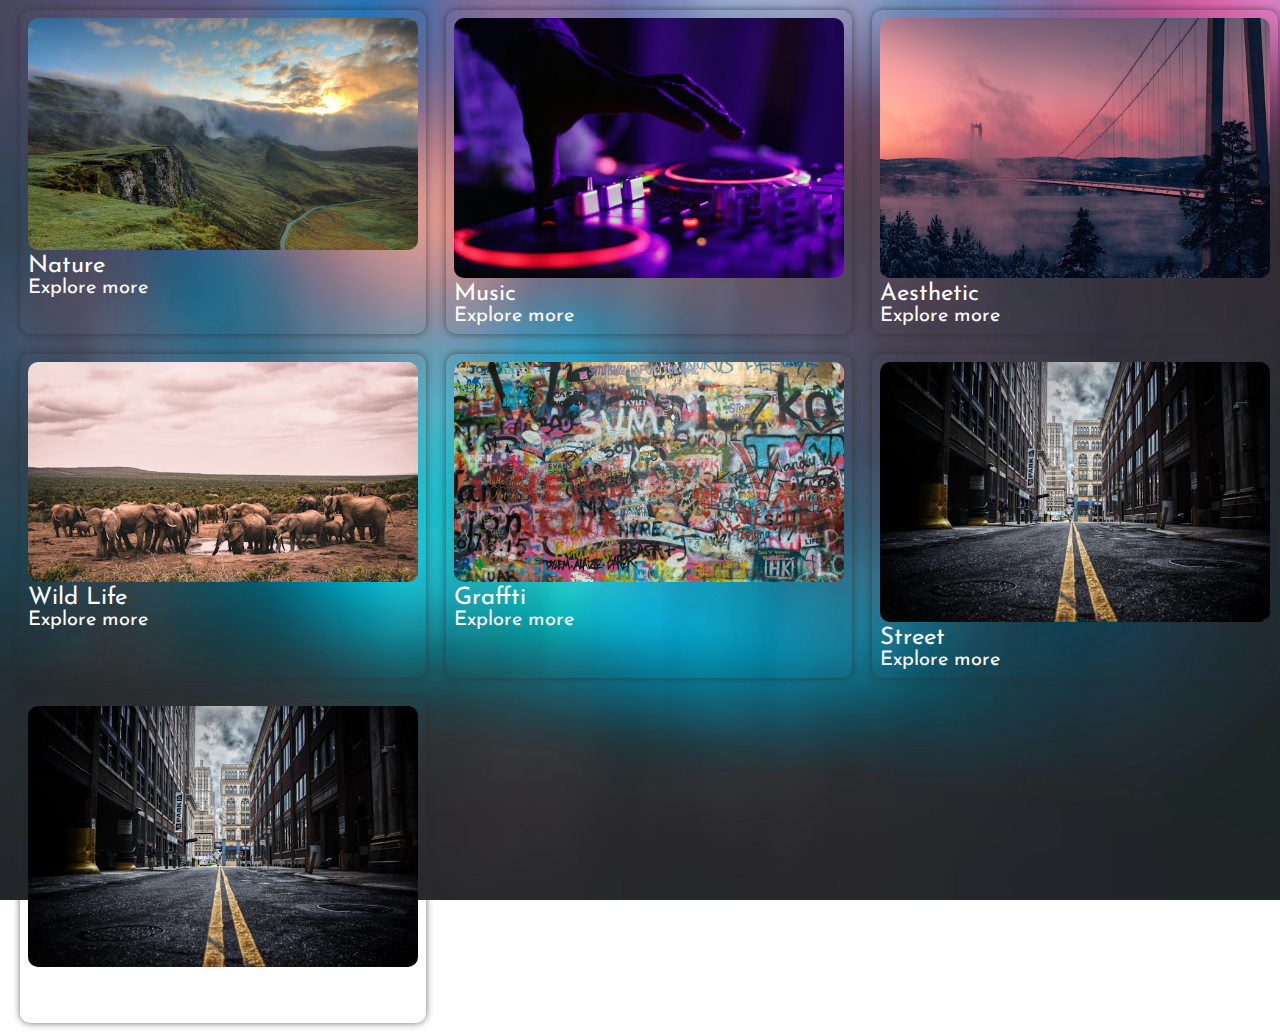
==== index.html @ d59076ff "changes" ====
<!DOCTYPE html>
<html lang="en">

<head>
  <meta charset="UTF-8">
  <meta name="viewport" content="width=device-width, initial-scale=1.0">
  <title>Anthem Studio</title>
  <link rel="stylesheet" href="photostyle.css">
  <link rel="preconnect" href="https://fonts.googleapis.com" />
  <link rel="preconnect" href="https://fonts.gstatic.com" crossorigin />
  <link rel="stylesheet" href="https://cdnjs.cloudflare.com/ajax/libs/font-awesome/6.5.2/css/all.min.css"
    integrity="sha512-SnH5WK+bZxgPHs44uWIX+LLJAJ9/2PkPKZ5QiAj6Ta86w+fsb2TkcmfRyVX3pBnMFcV7oQPJkl9QevSCWr3W6A=="
    crossorigin="anonymous" referrerpolicy="no-referrer" />
  <link
    href="https://fonts.googleapis.com/css2?family=Josefin+Sans&family=Playwrite+NG+Modern:wght@100..400&family=Playwrite+US+Modern&family=Poppins:wght@500&display=swap"
    rel="stylesheet">

</head>

<body>
  <div class="main_box">
    <input type="checkbox" id="check">
    <div class="btn_one">
      <label for="check">
        <i class="fa-solid fa-bars"></i>
      </label>
    </div>

    <div class="sidebar_menu">
      <div class="logo">
        <a href="">Anthem Studio</a>
      </div>

      <div class="btn_two">
        <label for="check">
          <i class="fa-solid fa-xmark"></i>
        </label>
      </div>

      <div class="menu">
        <ul>
          <li>
            <i class="fa-solid fa-images"></i>
            <a href="">Gallery</a>
          </li>
          <li>
            <i class="fa-solid fa-arrow-up-right-from-square"></i>
            <a href="">Shortcut</a>
          </li>
          <li>
            <i class="fa-solid fa-photo-film"></i>
            <a href="">Exhibits</a>
          </li>
          <li>
            <i class="fa-regular fa-calendar-days"></i>
            <a href="">Events</a>
          </li>
          <li>
            <i class="fa-solid fa-store"></i>
            <a href="">Store</a>
          </li>
          <li>
            <i class="fa-solid fa-phone"></i>
            <a href="">Contact</a>
          </li>
          <li>
            <i class="fa-solid fa-comments"></i>
            <a href="">Feedback</a>
          </li>
        </ul>

      </div>

      <div class="social_media">
        <ul>
          <a href=""><i class="fa-brands fa-instagram"></i></a>
          <a href=""><i class="fa-brands fa-facebook"></i></a>
          <a href=""><i class="fa-brands fa-x-twitter"></i></a>
          <a href=""><i class="fa-brands fa-youtube"></i></a>
        </ul>
      </div>
    </div>

    <div class="card_container">
      <div class="card">

          <img src="nature.jpg" alt="Nature">
          <h2>Nature</h2>
          <a href="">Explore more</a>
      </div>
      <div class="card">

          <img src="Music.jpg" alt="Music">
          <h2>Music</h2>
          <a href="">Explore more</a>

      </div>
      <div class="card">

          <img src="aesthetic.jpg" alt="Aesthetic">
          <h2>Aesthetic</h2>
          <a href="">Explore more</a>
      </div>

      <div class="card">

          <img src="Wildlife.jpg" alt="Wild Life">
          <h2>Wild Life</h2>
          <a href="">Explore more</a>
      </div>
      <div class="card">

          <img src="Graffti.jpg" alt="Graffti">
          <h2>Graffti</h2>
          <a href="">Explore more</a>
      </div>
      <div class="card">

          <img src="Street.jpg" alt="Street">
          <h2>Street</h2>
          <a href="">Explore more</a>
      </div>
      <div class="card">

        <img src="Street.jpg" alt="Street">
        <h2>Street</h2>
        <a href="">Explore more</a>
    </div>
  </div>

  </div>


</body>

</html>
---- photostyle.css ----
* {
  margin: 0;
  padding: 0;
  font-family: "Josefin Sans", sans-serif;
  font-optical-sizing: auto;
  font-weight: 400;
  font-style: normal;

}

.main_box {
  background: url(blur1.jpg);
  /* height: 100vh; */
  background-size:cover;
  background-attachment: fixed;
}

.btn_one i {
  color: white;
  font-size: 30px;
  font: weight 500;
  position: absolute;
  left: 16px;
  line-height: 50px;
  transition: all 0.2s linear;
  margin-right: 10px;
}

.sidebar_menu {
  position: fixed;
  left: -350px;
  height: 100vh;
  width: 300px;
  background-color: rgba(55, 47, 47, 0.8);
  box-shadow: 0 0 7px rgba(255, 255, 255, 0.7);
  transition: all 0.3s linear;
}

.sidebar_menu .logo {
  position: absolute;
  width: 100%;
  line-height: 60px;
  box-shadow: 0 0 5px rgba(255, 255, 255, 0.7);
  height: 60px;
}

.sidebar_menu .logo a {
  position: absolute;
  left: 50px;
  color: wheat;
  text-decoration: none;
  
}

.sidebar_menu .btn_two i {
  color: grey;
  font-size: 18px;
  line-height: 60px;
  position: absolute;
  left: 275px;
  cursor: pointer;
  transition: all 0.2s linear;

}

.sidebar_menu .menu {
  position: absolute;
  width: 100%;
  top: 60px;
}

.sidebar_menu .menu li {
  margin-top: 8px;
  padding: 15px 10px;
}

.sidebar_menu .menu i,
a {
  color: white;
  text-decoration: none;
  font-size: 20px;
}

.sidebar_menu .menu i {
  padding-right: 5px;
}

.sidebar_menu .social_media {

  position: absolute;
  left: 30%;
  bottom: 25px;
}

.sidebar_menu .social_media i {
  color: white;
  opacity: 0.7;
  padding: 0 5px;
}

#check {
  display: none;
}

.sidebar_menu .menu li:hover {
  box-shadow: 0 0 5px rgba(255, 255, 255, 0.5);
  background-color: rgb(69, 65, 65);
  color: black;
  
}

/* .btn_one i:hover{
  font-size:40px ;
} */

.btn_two i:hover{
  font-size: 30px;
}

.social_media i:hover{
  opacity: 2;
  transform: scale(1.1);
}

#check:checked ~.sidebar_menu{
  left: 0px;
}
#check:checked ~ .btn_one i{
  opacity: 0;
}

.card{
  width: 390px;
  /* border: 2px solid black; */
  border-radius: 10px;
  padding: 8px;
  margin: 10px;
  /* background-color:grey; */
  box-shadow: 0 0 7px rgba(47, 45, 45, 0.7);
}

img{
  
  width:100%;
  border-radius: 10px;

}

.card_container{
  display: grid;
  grid-template-columns:repeat(3,1fr);
  grid-template-rows: repeat(2,1fr);
  justify-items: center;
  margin-left: 10px;
}

.card_container a{
  text-decoration: none;
  color: white;
}

.card_container h2{
  color:white;
}

.card:hover{
  box-shadow: 0 0 15px rgba(1, 1, 1, 2);
transition: 1s;
}
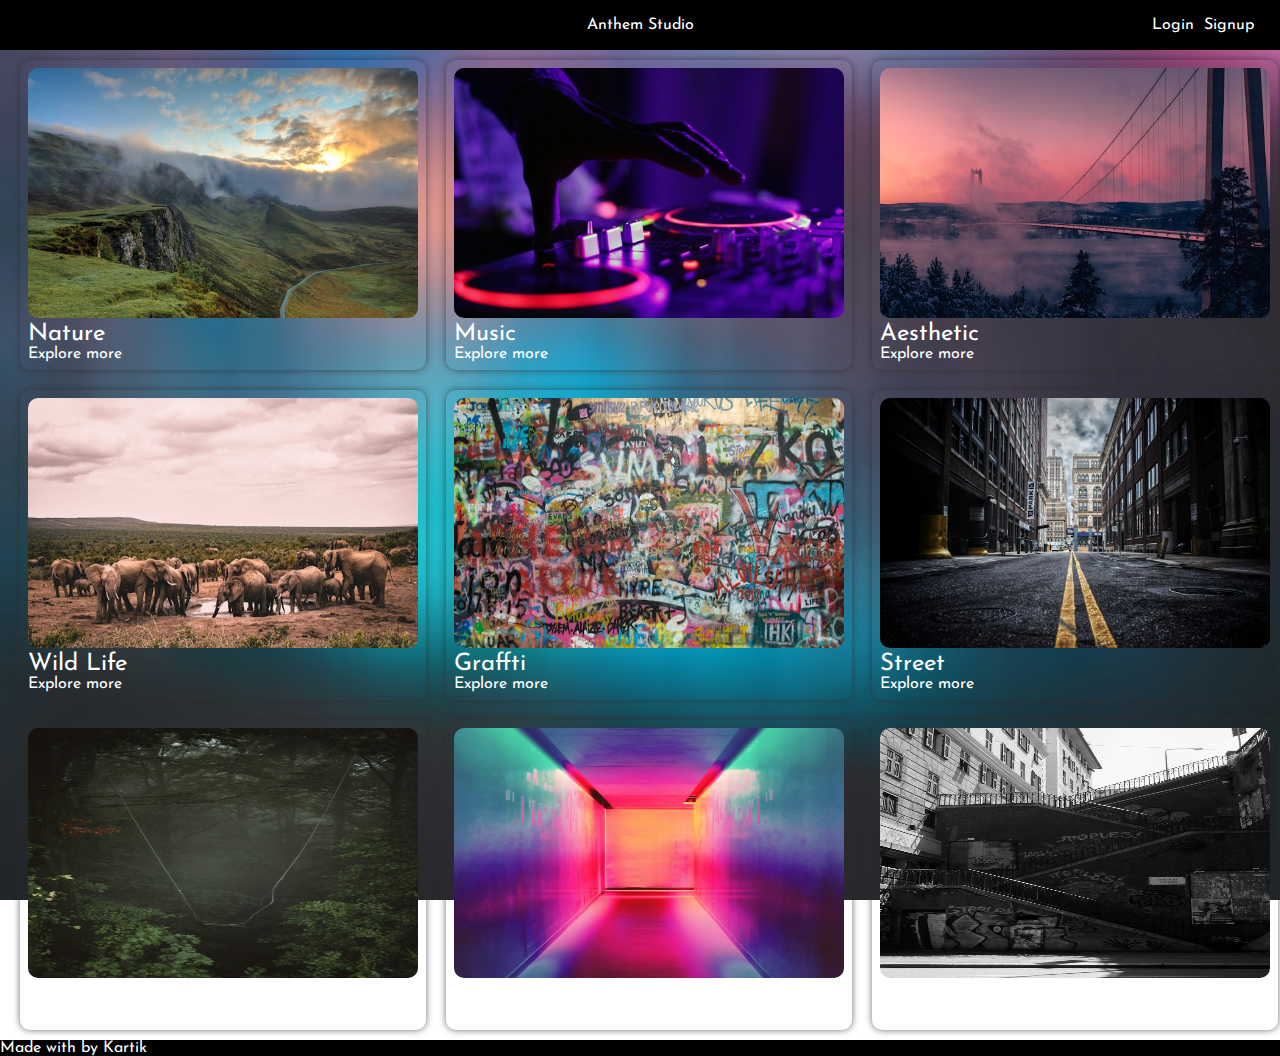
==== commit a74043d5: "added nav" ====
--- a/index.html
+++ b/index.html
@@ -18,6 +18,19 @@
 </head>
 
 <body>
+  <nav>
+    <li id="studio">Anthem Studio</li>
+    <div>
+      <a href="">
+        <li id="login">Login</li>
+      </a>
+      <a href="">
+        <li id="Signup">Signup</li>
+      </a>
+      <a href=""><i class="fa-regular fa-user" id="pic"></i></a>
+
+    </div>
+  </nav>
   <div class="main_box">
     <input type="checkbox" id="check">
     <div class="btn_one">
@@ -41,7 +54,7 @@
         <ul>
           <li>
             <i class="fa-solid fa-images"></i>
-            <a href="">Gallery</a>
+            <a href="/index1.html">Gallery</a>
           </li>
           <li>
             <i class="fa-solid fa-arrow-up-right-from-square"></i>
@@ -81,53 +94,67 @@
       </div>
     </div>
 
+
+
     <div class="card_container">
       <div class="card">
-
-          <img src="nature.jpg" alt="Nature">
-          <h2>Nature</h2>
-          <a href="">Explore more</a>
-      </div>
-      <div class="card">
-
-          <img src="Music.jpg" alt="Music">
-          <h2>Music</h2>
-          <a href="">Explore more</a>
-
-      </div>
-      <div class="card">
-
-          <img src="aesthetic.jpg" alt="Aesthetic">
-          <h2>Aesthetic</h2>
-          <a href="">Explore more</a>
+        <img src="nature.jpg" alt="Nature">
+        <h2>Nature</h2>
+        <a href="">Explore more</a>
       </div>
 
       <div class="card">
+        <img src="Music.jpg" alt="Music">
+        <h2>Music</h2>
+        <a href="">Explore more</a>
+      </div>
 
-          <img src="Wildlife.jpg" alt="Wild Life">
-          <h2>Wild Life</h2>
-          <a href="">Explore more</a>
+      <div class="card">
+        <img src="aesthetic.jpg" alt="Aesthetic">
+        <h2>Aesthetic</h2>
+        <a href="">Explore more</a>
       </div>
+
       <div class="card">
+        <img src="Wildlife.jpg" alt="Wild Life">
+        <h2>Wild Life</h2>
+        <a href="">Explore more</a>
+      </div>
 
-          <img src="Graffti.jpg" alt="Graffti">
-          <h2>Graffti</h2>
-          <a href="">Explore more</a>
+      <div class="card">
+        <img src="Graffti.jpg" alt="Graffti">
+        <h2>Graffti</h2>
+        <a href="">Explore more</a>
       </div>
+
       <div class="card">
-
-          <img src="Street.jpg" alt="Street">
-          <h2>Street</h2>
-          <a href="">Explore more</a>
-      </div>
-      <div class="card">
-
         <img src="Street.jpg" alt="Street">
         <h2>Street</h2>
         <a href="">Explore more</a>
+      </div>
+
+      <div class="card">
+        <img src="Portrait.jpg" alt="Portrait">
+        <h2>Portrait</h2>
+        <a href="">Explore more</a>
+      </div>
+
+      <div class="card">
+        <img src="Abstract.jpg" alt="Abstract">
+        <h2>Abstract</h2>
+        <a href="">Explore more</a>
+      </div>
+
+      <div class="card">
+        <img src="Black.jpg" alt="Black&White">
+        <h2>Black&White</h2>
+        <a href="">Explore more</a>
+      </div>
+
     </div>
-  </div>
-
+    <footer>
+      Made with <i class="fa-solid fa-heart" style="color: #f50018;"></i> by Kartik
+    </footer>
   </div>
 
 
--- a/photostyle.css
+++ b/photostyle.css
@@ -4,8 +4,7 @@
   font-family: "Josefin Sans", sans-serif;
   font-optical-sizing: auto;
   font-weight: 400;
-  font-style: normal;
-
+  font-style: normal
 }
 
 .main_box {
@@ -24,6 +23,39 @@
   line-height: 50px;
   transition: all 0.2s linear;
   margin-right: 10px;
+}
+
+nav{
+  height: 50px;
+  width: 100%;
+  /* display: grid;
+  place-items: center; 
+  height: 100vh;
+  background-color:black;
+  color: white; */
+  display: flex;
+  justify-content:center;
+  align-items: center;
+  background-color:black;
+  color: white;
+  list-style-type: none;
+
+}
+nav>div{
+  display: flex;
+  position: absolute;
+  left:90% ;
+}
+div>a{
+  font-size: 16px;
+}
+
+#login,#signup{
+  margin-right: 10px;
+}
+
+#pic{
+  margin-left: 10px;
 }
 
 .sidebar_menu {
@@ -47,10 +79,14 @@
 .sidebar_menu .logo a {
   position: absolute;
   left: 50px;
-  color: wheat;
   text-decoration: none;
+  font-size: 25px;
+  font-weight: 700;
+  color:bisque;
+
   
 }
+
 
 .sidebar_menu .btn_two i {
   color: grey;
@@ -72,6 +108,7 @@
 .sidebar_menu .menu li {
   margin-top: 8px;
   padding: 15px 10px;
+
 }
 
 .sidebar_menu .menu i,
@@ -140,7 +177,7 @@
 }
 
 img{
-  
+  height: 250px;
   width:100%;
   border-radius: 10px;
 
@@ -166,4 +203,12 @@
 .card:hover{
   box-shadow: 0 0 15px rgba(1, 1, 1, 2);
 transition: 1s;
+}
+
+footer{
+  background-color: black;
+  color: white;
+  /* text-align: center; */
+  /* align-self: center; */
+  /* height: 30px; */
 }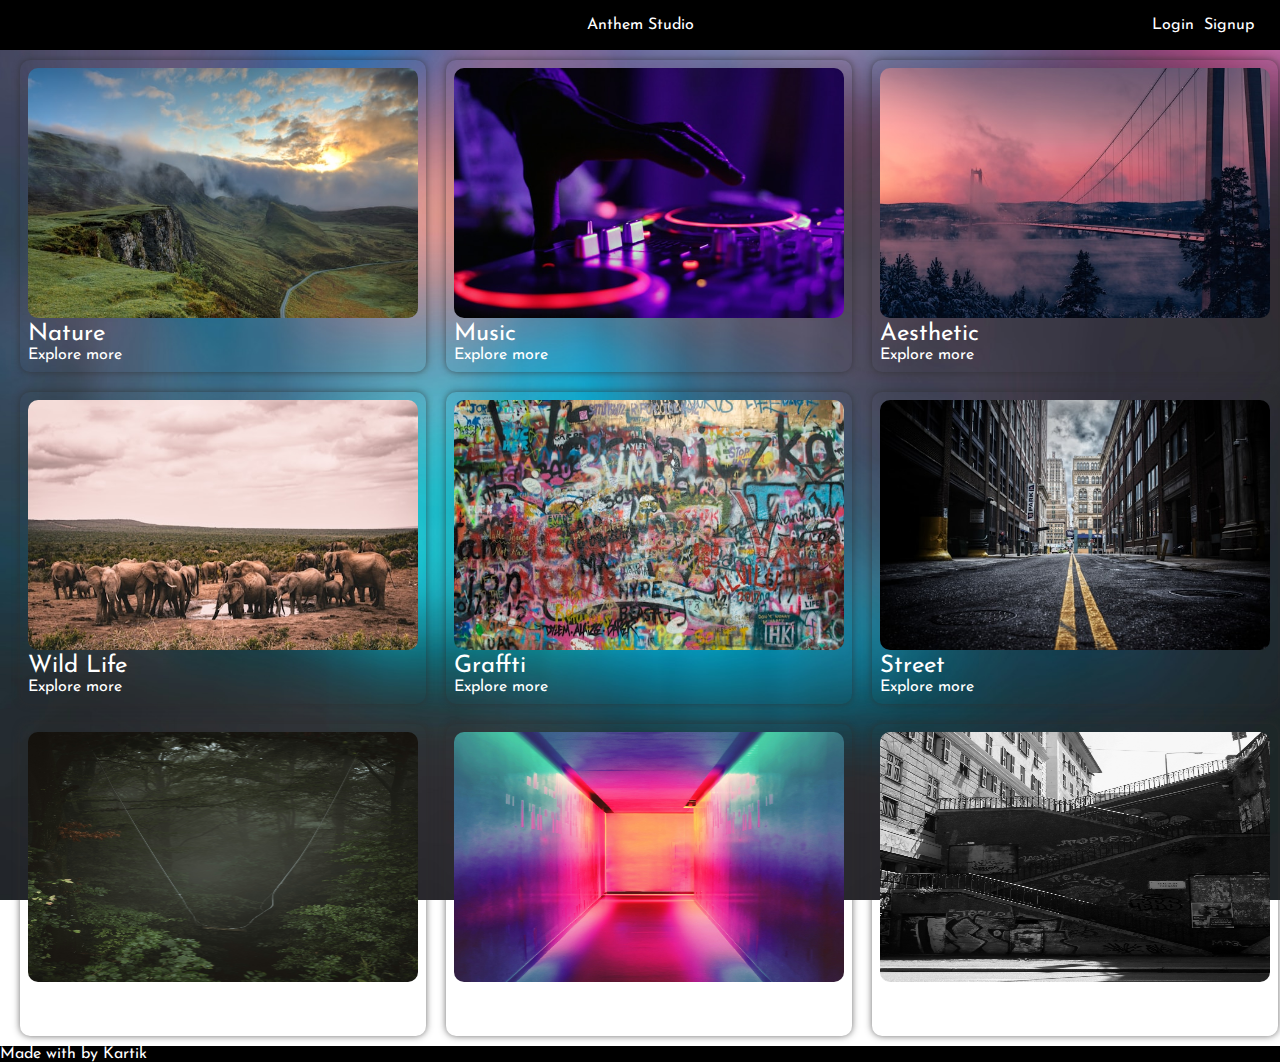
==== commit e1158f98: "Card change" ====
--- a/index.html
+++ b/index.html
@@ -25,11 +25,12 @@
         <li id="login">Login</li>
       </a>
       <a href="">
-        <li id="Signup">Signup</li>
+        <li id="signup">Signup</li>
       </a>
       <a href=""><i class="fa-regular fa-user" id="pic"></i></a>
 
     </div>
+
   </nav>
   <div class="main_box">
     <input type="checkbox" id="check">
@@ -38,7 +39,6 @@
         <i class="fa-solid fa-bars"></i>
       </label>
     </div>
-
     <div class="sidebar_menu">
       <div class="logo">
         <a href="">Anthem Studio</a>
@@ -94,67 +94,86 @@
       </div>
     </div>
 
-
-
     <div class="card_container">
       <div class="card">
         <img src="nature.jpg" alt="Nature">
         <h2>Nature</h2>
         <a href="">Explore more</a>
+        <a href="nature.jpg" download="nature.jpg"><i class="fa-solid fa-download" style="color: #ffffff;"
+            id="down"></i></a>
+
       </div>
 
       <div class="card">
         <img src="Music.jpg" alt="Music">
         <h2>Music</h2>
         <a href="">Explore more</a>
+        <a href="Music.jpg" download="Music.jpg"><i class="fa-solid fa-download" style="color: #ffffff;"
+            id="down"></i></a>
       </div>
 
       <div class="card">
         <img src="aesthetic.jpg" alt="Aesthetic">
         <h2>Aesthetic</h2>
         <a href="">Explore more</a>
+        <a href="aesthetic.jpg" download="aesthetic.jpg"><i class="fa-solid fa-download" style="color: #ffffff;"
+            id="down"></i></a>
       </div>
 
       <div class="card">
         <img src="Wildlife.jpg" alt="Wild Life">
         <h2>Wild Life</h2>
         <a href="">Explore more</a>
+        <a href="Wildlife.jpg" download="Wildlife.jpg"><i class="fa-solid fa-download" style="color: #ffffff;"
+            id="down"></i></a>
       </div>
 
       <div class="card">
         <img src="Graffti.jpg" alt="Graffti">
         <h2>Graffti</h2>
         <a href="">Explore more</a>
+        <a href="Graffti.jpg" download="Graffti.jpg"><i class="fa-solid fa-download" style="color: #ffffff;"
+            id="down"></i></a>
       </div>
 
       <div class="card">
         <img src="Street.jpg" alt="Street">
         <h2>Street</h2>
         <a href="">Explore more</a>
+        <a href="Street.jpg" download="Street.jpg"><i class="fa-solid fa-download" style="color: #ffffff;"
+            id="down"></i></a>
       </div>
 
       <div class="card">
         <img src="Portrait.jpg" alt="Portrait">
         <h2>Portrait</h2>
         <a href="">Explore more</a>
+        <a href="Portrait.jpg" download="Portrait.jpg"><i class="fa-solid fa-download" style="color: #ffffff;"
+            id="down"></i></a>
       </div>
 
       <div class="card">
         <img src="Abstract.jpg" alt="Abstract">
         <h2>Abstract</h2>
         <a href="">Explore more</a>
+        <a href="Abstract.jpg" download="Abstract.jpg"><i class="fa-solid fa-download" style="color: #ffffff;"
+            id="down"></i></a>
       </div>
 
       <div class="card">
-        <img src="Black.jpg" alt="Black&White">
+        <img src="Black.jpg" alt="Abstract">
         <h2>Black&White</h2>
         <a href="">Explore more</a>
+        <a href="Black.jpg" download="Black.jpg"><i class="fa-solid fa-download" style="color: #ffffff;"
+            id="down"></i></a>
       </div>
 
     </div>
+
     <footer>
       Made with <i class="fa-solid fa-heart" style="color: #f50018;"></i> by Kartik
     </footer>
+
   </div>
 
 
--- a/photostyle.css
+++ b/photostyle.css
@@ -166,6 +166,26 @@
   opacity: 0;
 }
 
+#studio:hover{
+  font-size: 18px;
+  transition: all 0.3s linear;
+}
+
+#login:hover{
+  color: burlywood;
+  box-shadow: 3px 3px 3px rgba(218, 219, 221, 0.2);
+}
+
+#signup:hover{
+  color: burlywood;
+  box-shadow: 3px 3px 3px rgba(221, 218, 218, 0.2);
+}
+
+#pic:hover{
+  color: burlywood;
+  box-shadow: 3px 3px 3px rgba(221, 218, 218, 0.3);
+}
+
 .card{
   width: 390px;
   /* border: 2px solid black; */
@@ -205,6 +225,12 @@
 transition: 1s;
 }
 
+#down{
+  position: relative;
+  left: 70%;
+  font-size: 18px;
+}
+
 footer{
   background-color: black;
   color: white;
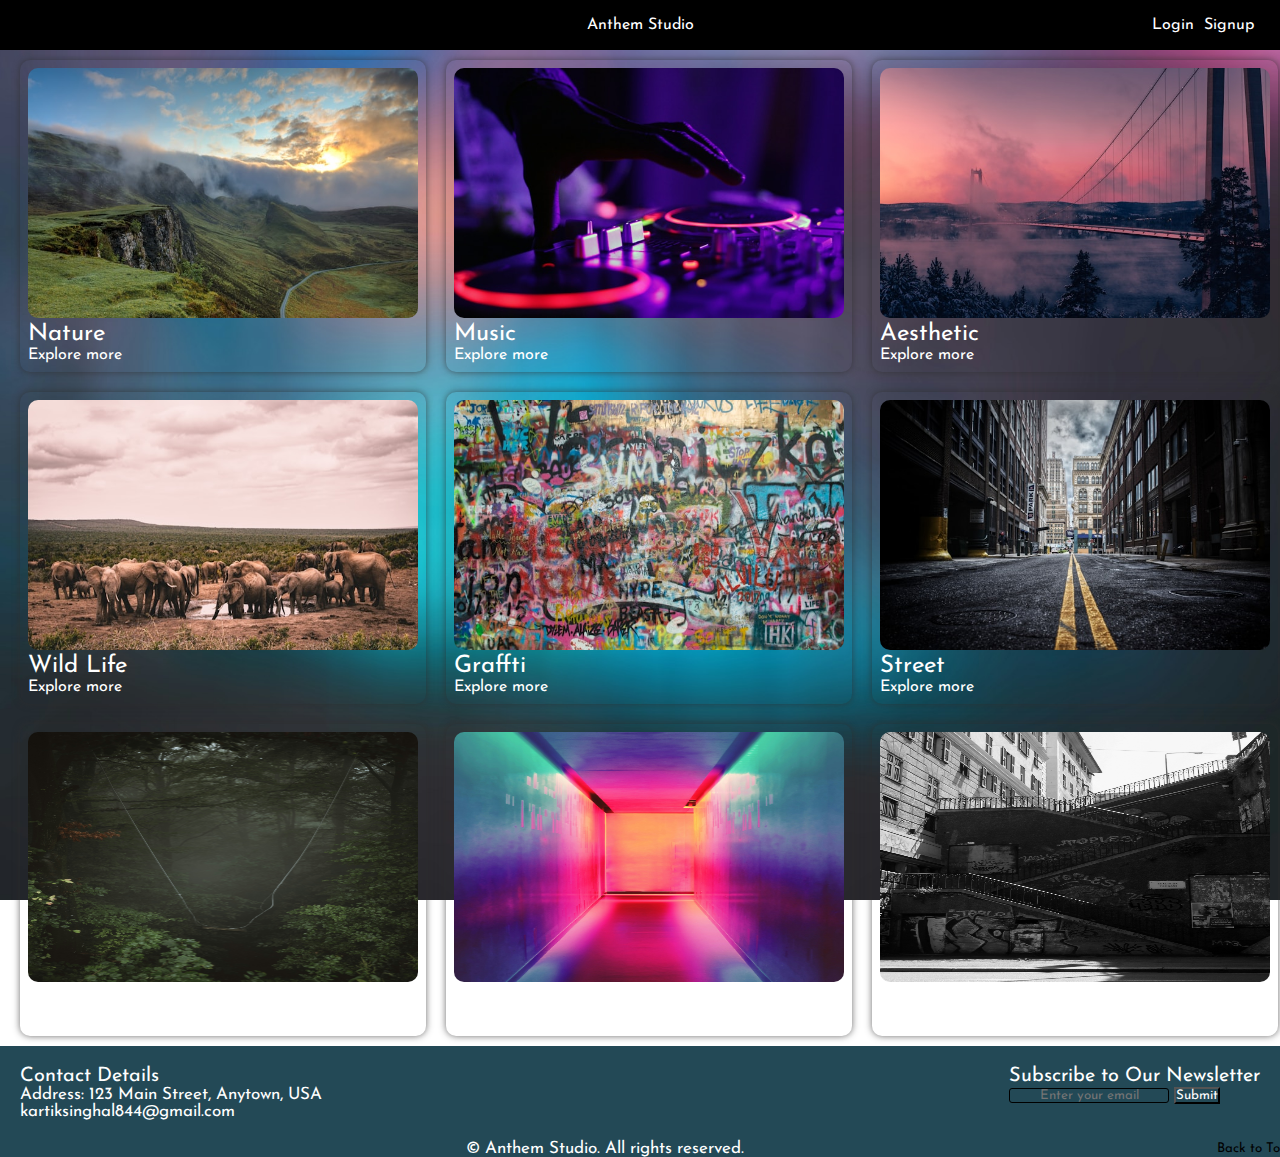
==== commit d3fd9919: "footer modify" ====
--- a/index.html
+++ b/index.html
@@ -169,12 +169,32 @@
       </div>
 
     </div>
-
     <footer>
-      Made with <i class="fa-solid fa-heart" style="color: #f50018;"></i> by Kartik
-    </footer>
-
+      <!-- <div>
+        Made with <i class="fa-solid fa-heart" style="color: #f50018;"></i> by Kartik
+      </div> -->
+
+      <div class="Footer_container">
+        <div class="Contact_info">
+          <h3>Contact Details</h3>
+          <p>Address: 123 Main Street, Anytown, USA</p>
+          <p>kartiksinghal844@gmail.com</p>
+        </div>
+
+        <div class="news_latter">
+          <h3>Subscribe to Our Newsletter</h3>
+          <input type="email" placeholder="Enter your email" id="email">
+          <button type="button" id="btn1">Submit</button>
+        </div>
+      </div>
+
+      <div class="back">
+        <p>&copy; <span id="year"></span> Anthem Studio. All rights reserved.</p>
+        <button id="backToTop"><i class="fa-solid fa-angles-up"></i> Back to Top</button>
+      </div>
   </div>
+  </footer>
+  </div>
 
 
 </body>
--- a/photostyle.css
+++ b/photostyle.css
@@ -10,7 +10,7 @@
 .main_box {
   background: url(blur1.jpg);
   /* height: 100vh; */
-  background-size:cover;
+  background-size: cover;
   background-attachment: fixed;
 }
 
@@ -25,7 +25,7 @@
   margin-right: 10px;
 }
 
-nav{
+nav {
   height: 50px;
   width: 100%;
   /* display: grid;
@@ -34,27 +34,30 @@
   background-color:black;
   color: white; */
   display: flex;
-  justify-content:center;
+  justify-content: center;
   align-items: center;
-  background-color:black;
+  background-color: black;
   color: white;
   list-style-type: none;
 
 }
-nav>div{
-  display: flex;
-  position: absolute;
-  left:90% ;
-}
-div>a{
+
+nav>div {
+  display: flex;
+  position: absolute;
+  left: 90%;
+}
+
+div>a {
   font-size: 16px;
 }
 
-#login,#signup{
+#login,
+#signup {
   margin-right: 10px;
 }
 
-#pic{
+#pic {
   margin-left: 10px;
 }
 
@@ -82,9 +85,9 @@
   text-decoration: none;
   font-size: 25px;
   font-weight: 700;
-  color:bisque;
-
-  
+  color: bisque;
+
+
 }
 
 
@@ -126,7 +129,7 @@
 
   position: absolute;
   left: 30%;
-  bottom: 25px;
+  bottom: 55px;
 }
 
 .sidebar_menu .social_media i {
@@ -143,50 +146,51 @@
   box-shadow: 0 0 5px rgba(255, 255, 255, 0.5);
   background-color: rgb(69, 65, 65);
   color: black;
-  
+
 }
 
 /* .btn_one i:hover{
   font-size:40px ;
 } */
 
-.btn_two i:hover{
+.btn_two i:hover {
   font-size: 30px;
 }
 
-.social_media i:hover{
+.social_media i:hover {
   opacity: 2;
   transform: scale(1.1);
 }
 
-#check:checked ~.sidebar_menu{
+#check:checked~.sidebar_menu {
   left: 0px;
 }
-#check:checked ~ .btn_one i{
+
+#check:checked~.btn_one i {
   opacity: 0;
 }
 
-#studio:hover{
+#studio:hover {
   font-size: 18px;
   transition: all 0.3s linear;
 }
 
-#login:hover{
+#login:hover {
   color: burlywood;
   box-shadow: 3px 3px 3px rgba(218, 219, 221, 0.2);
 }
 
-#signup:hover{
+#signup:hover {
   color: burlywood;
   box-shadow: 3px 3px 3px rgba(221, 218, 218, 0.2);
 }
 
-#pic:hover{
+#pic:hover {
   color: burlywood;
   box-shadow: 3px 3px 3px rgba(221, 218, 218, 0.3);
 }
 
-.card{
+.card {
   width: 390px;
   /* border: 2px solid black; */
   border-radius: 10px;
@@ -196,45 +200,92 @@
   box-shadow: 0 0 7px rgba(47, 45, 45, 0.7);
 }
 
-img{
+img {
   height: 250px;
-  width:100%;
+  width: 100%;
   border-radius: 10px;
 
 }
 
-.card_container{
+.card_container {
   display: grid;
-  grid-template-columns:repeat(3,1fr);
-  grid-template-rows: repeat(2,1fr);
+  grid-template-columns: repeat(3, 1fr);
+  grid-template-rows: repeat(2, 1fr);
   justify-items: center;
   margin-left: 10px;
 }
 
-.card_container a{
+.card_container a {
   text-decoration: none;
   color: white;
 }
 
-.card_container h2{
-  color:white;
-}
-
-.card:hover{
+.card_container h2 {
+  color: white;
+}
+
+.card:hover {
   box-shadow: 0 0 15px rgba(1, 1, 1, 2);
-transition: 1s;
-}
-
-#down{
+  transition: 1s;
+}
+
+#down {
   position: relative;
   left: 70%;
   font-size: 18px;
 }
 
-footer{
-  background-color: black;
-  color: white;
-  /* text-align: center; */
-  /* align-self: center; */
-  /* height: 30px; */
+#down:hover {
+  font-size: 20px;
+  transition: all 0.5 linear;
+}
+
+Footer {
+  background-color: #234956;
+  color: white;
+  font-weight: 500;
+}
+
+.Footer_container {
+  font-weight: 800;
+  font-size: 17px;
+  display: flex;
+  flex-wrap: wrap;
+  padding: 20px;
+  justify-content: space-between;
+}
+
+.back {
+  display: flex;
+  align-items: center;
+  text-align: center;
+  justify-content: center;
+  font-size: 17px;
+}
+
+#backToTop {
+  background-color: #234956;
+  border: 0;
+  position: relative;
+  left: 37%;
+  ;
+  cursor: pointer;
+}
+
+#email {
+  background-color: #234956;
+  border: 1px solid rgb(0, 0, 0);
+  border-radius: 3px;
+  text-align: center;
+
+}
+
+#btn1 {
+  background-color: #234956;
+  color: white;
+  cursor: pointer;
+}
+
+#btn1:hover {
+  box-shadow: 0 0 3px rgba(218, 219, 221, 0.2);
 }